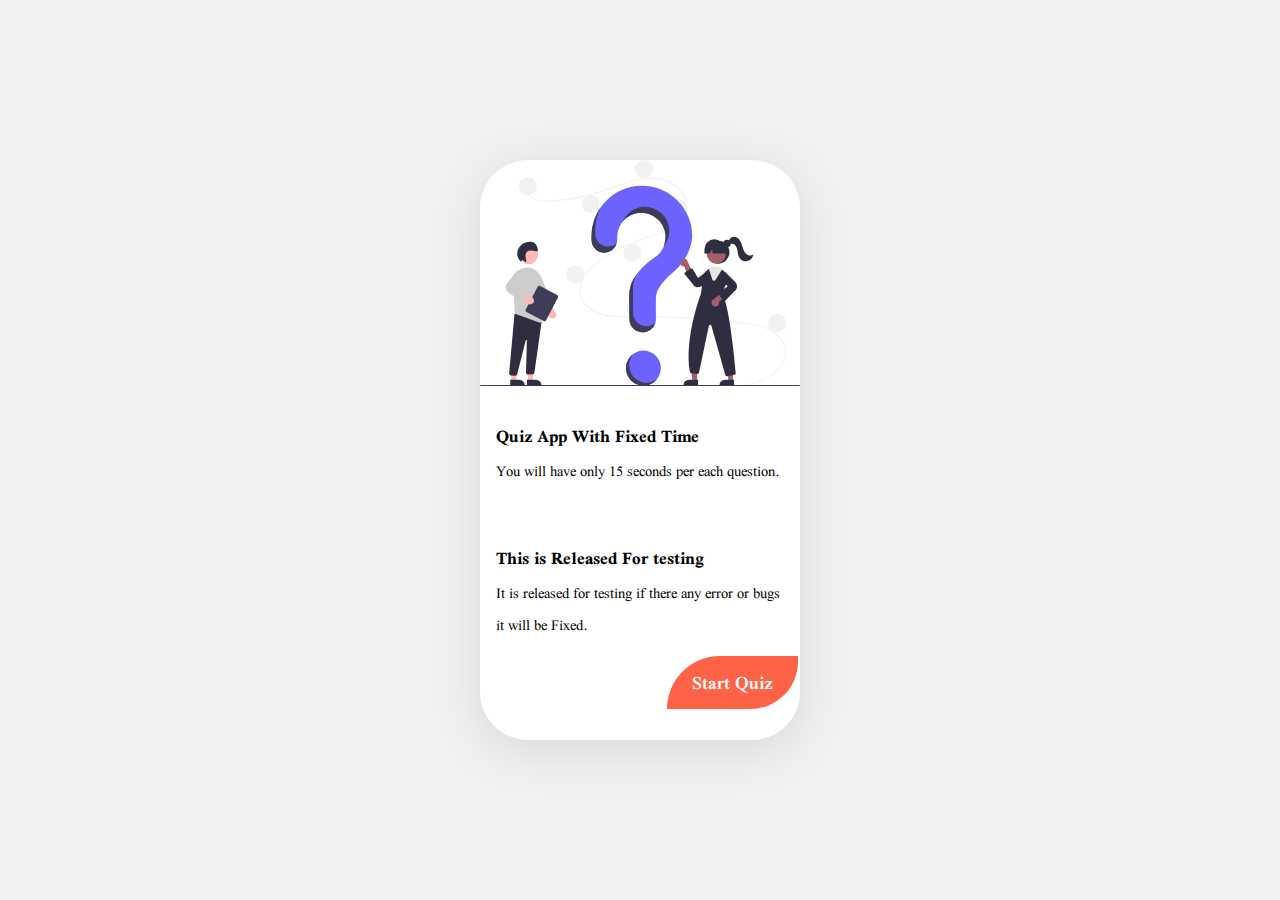
==== index.html @ bd50f1b7 "0.0" ====
<!DOCTYPE html>
<html lang="en">
<head>
    <meta charset="UTF-8">
    <meta http-equiv="X-UA-Compatible" content="IE=edge">
    <meta name="viewport" content="width=device-width, initial-scale=1.0">
    <title>Awesome Quiz App With Fixed Time || Hablu Programmer</title>
    <link rel="stylesheet" href="style.css">
    <link rel="preconnect" href="https://fonts.googleapis.com">
<link rel="preconnect" href="https://fonts.gstatic.com" crossorigin>
<link href="https://fonts.googleapis.com/css2?family=Scheherazade+New:wght@400;700&display=swap" rel="stylesheet">
<link rel="stylesheet" href="https://cdnjs.cloudflare.com/ajax/libs/font-awesome/5.15.3/css/all.min.css"/>

</head>
<body>

   <div class="MyQuizApp">
        <div class="img">
            <img src="img/Question.svg" alt="">
        </div>
        <div class="text1">
            <h3>Quiz App With Fixed Time</h3>
            <p>You will have only 15 seconds per each question.</p><br>
            <h3>This is Released For testing</h3>
            <p>It is released for testing if there any error or bugs it will be Fixed.</p><br>
        </div>
        <div class="MyBtn">
            <button>Start Quiz</button>
        </div>
   </div>




<div class="RulesBox">
    <div class="RulesTitle">Some Rules of this Quiz</div>
     <div class="RulesList">
        <ol>
            <li>You will have only <span style="color: #007bff;">15 seconds</span> per each question.</li>
            <li>Once you select your answer, it can't be undone.</li>
            <li>You can't select any option once time goes off.</li>
            <li> You can't exit from the Quiz while you're playing.</li>
            <li>You'll get points on the basis of your correct answers.</li>

        </ol>
   </div>

   <div class="Buttons">
      <button class="ExitButton">Exit Quiz</button>
      <button class="ContinueButton">Continue</button>
   </div>
</div>


<div class="Questions">

    <header class="QuestionsHeader">
        <div class="title">Start Exam</div>

        <div class="TimeCount">
            <div class="TimeLeft">Time Left</div>
            <div class="Seconds">15</div>
        </div>

        <div class="time_lines"></div>
    </header>


    <div class="section">

        <div class="text">  
              <!-- <span>1. What Does HTML Stand For?</span>  -->
            
        </div>
     
        <div class="MyOptions">

        </div>
        
    </div>

    <footer>
        <div class="total_que">
           <!-- <p>1 of 5 Questions</p> -->
        </div>
        <button class="nextBtn">Next Que</button>
    </footer>
    
</div>

<div class="reslut_box">
    <div class="ResultImg">
        <img src="img/winner.svg" alt="">
    </div>
    <div class="complete_text">You Have Finished This Exam </div>
    <div class="score_text">
        <span>Carry On👍 You Got <p>0</p> Out Of <p>5</p></span>
    </div>
    <div class="buttons">
        <button class="restart1">Replay</button>
        <button class="quit">Quit Quiz</button>
    </div>
</div> 

<script src="js/script.js"></script>
<script src="js/question.js"></script>
</body>
</html>
---- style.css ----
*{
    margin:0;
    padding:0;
    font-family: 'Scheherazade New', serif;
}
body {
    background-color: #f1f1f1;
}
.MyQuizApp {
width: 320px;
height: 580px;
position: absolute;
top: 50%;
left: 50%;
background-color: #fff;
box-shadow: rgb(0 0 0 / 10%) 0px 10px 50px;
transform: translate(-50%, -50%);
border-radius: 48px;

}
.img img {
    width: 100%;
}
.text1 {
    width: 90%;
    margin:auto;
}
.text1 h3 {
    margin-top: 20px;
}


.MyBtn {
    width: 60%;
    margin-top: -17px;
    margin-left:187px !important ;
}
.MyBtn button  {
    font-size: 20px;
    font-weight: 600;
    background-color: tomato;
    border:none;
    outline: none;
    color: #fff;
    padding:6px 25px;
    cursor: pointer;
    border-radius: 57px 0px 51px 0px;
    transition: 0.2s ease-in-out;
}
.MyBtn button:hover {
    background-color: rgb(29, 194, 194); 
}

.RulesBox.activeInfo {
    opacity: 1;
    z-index: 5;
    pointer-events: auto;
    transform: translate(-50%, -50%) scale(1);
}




.RulesBox {
width: 320px;
height: 580px;
position: absolute;
top: 50%;
left: 50%;
background-color: #fff;
box-shadow: rgb(0 0 0 / 10%) 0px 10px 50px;
transform: translate(-50%, -50%);
border-radius: 48px;
opacity: 0;
pointer-events: none;

}
.RulesTitle {
    text-align: center;
    font-size: 20px;
    font-weight: 600;
    border-bottom: 1px solid lightgray;
    padding:5px;
}
.RulesList {
    width: 80%;
    margin:auto;
}
ol li {
    font-size: 17px;
    font-weight: 500;
    padding:10px 25px
}
.Buttons button {
    font-size: 20px;
    font-weight: 600;
    background-color: tomato;
    border:none;
    outline: none;
    color: #fff;
    padding:6px 25px;
    cursor: pointer;
    transition: 0.2s ease-in-out;
    margin-top: 26px;
}
.ExitButton {
    border-radius: 0px 47px 0px 46px; 
}
.ExitButton:hover {
  background-color:  red;
}
.ContinueButton { 
    border-radius: 57px 0px 46px 0px;
    margin-left: 65px;
}
.ContinueButton:hover {
    background-color: rgb(29, 194, 194); 
}
.Questions.activeQuiz {
    opacity: 1;
    z-index: 5;
    pointer-events: auto;
    transform: translate(-50%, -50%) scale(1);
}


.Questions {
 width: 320px;
height: 580px;
position: absolute;
top: 50%;
left: 50%;
background-color: #fff;
box-shadow: rgb(0 0 0 / 10%) 0px 10px 50px;
transform: translate(-50%, -50%);
border-radius: 48px;
opacity: 0;
pointer-events: none;  
 transform: translate(-50%, -50%) scale(1);

}

.QuestionsHeader {
    position: relative;
    z-index: 2;
    height: 70px;
    padding: 0 30px;
    border-radius: 45px;
    display: flex;
    align-items: center;
    justify-content: space-between;
}

.QuestionsHeader .title {
    font-size: 15px;
    font-weight: 600;
}
.TimeCount {
    color: #004085;
    background: #cce5ff;
    border: 1px solid #b8daff;
    height: 25px;
    border-radius: 5px;
    display: flex;
    align-items: center;
    justify-content: space-between;
    width: 120px;
}
.Seconds {
    font-size: 18px;
    font-weight: 500;
    height: 26px;
    width: 45px;
    color: #fff;
    border-radius: 5px;
    line-height: 26px;
    text-align: center;
    background: #343a40;
    border: 1px solid #343a40;
    user-select: none;
}

.section{
    padding: 25px 30px 20px 30px;
}
.text {
    font-size: 25px;
    font-weight: 600;
}
.MyOptions {
    padding: 20px 0px;
    display: block;   
}

.options {
    background: aliceblue;
    border: 1px solid #84c5fe;
    border-radius: 5px;
    padding: 8px 15px;
    font-size: 17px;
    margin-bottom: 12px;
    cursor: pointer;
    transition: all 0.3s ease;
    display: flex;
    align-items: center;
    justify-content: space-between;
}
.options:hover {
    color: #004085;
    background: #cce5ff;
    border: 1px solid #b8daff;
}
footer{
    height: 60px;
    display: flex;
    align-items: center;
    justify-content: space-between;
    border-top: 1px solid lightgrey;
   
}

.total_que {
    padding-bottom: 10px;
    padding-left: 30px;
}



footer button{
    font-size: 20px;
    font-weight: 600;
    padding: 6px 25px;
    outline: none;
    border: none;
    border-radius: 57px 0px 51px 0px;
    box-shadow: rgb(0 0 0 / 10%) 0px 10px 50px;
    background: tomato;
    cursor: pointer;
    color: #f1f1f1;
    transition: all 0.3s ease;
    margin-top: 11px;
    display: none; 
    

}
footer .nextBtn:hover{
    background-color: rgb(29, 194, 194);
    
} 
.options.correct{
    color:#155724;
    background: #d4edda;
    border: 1px solid #c3e6cb;
}
.options.incorrect{
    color: #721c24;
    background: #f8d7da;
    border: 1px solid #f5c6cb;
}

.options.disabled{
    pointer-events: none;
}



.Questions header .time_lines {
    position: absolute;
    bottom: 0px;
    left: 0px;
    height: 3px;
    background: #007bff;
}


.reslut_box {
    width: 320px;
    height: 580px;
    position:absolute;
    top: 50%;
    left:50%;
    display: flex;
    background-color: #fff;
    border-radius: 45px;
    align-items: center;
    flex-direction: column;
    justify-content: center;
    transform: translate(-50%, -50%) scale(0.9);
    opacity: 0;
    pointer-events: none;
    transition: all 0.3s ease; 
}

.ResultImg img {
width: 100%;
height: 170px;
margin-bottom: 180px;
}
.complete_text {
    font-size: 20px;
    font-weight: 500;
}
.score_text span {
    display: flex;
    margin:10px 0; 
    font-size: 18px;
    font-weight: 500;
}

.score_text span p {
    padding:0 4px;
    font-weight: 600;
}

.reslut_box .buttons {
    display: flex;
    margin: 20px 0px;  
}

.reslut_box .buttons button {
    margin: 0 10px;
    height: 45px;
    padding: 0 20px;
    font-size: 18px;
    font-weight: 500;
    cursor: pointer;
    border: none;
    outline: none;
    border-radius: 25px;
    transition: all 0.3s ease;
}

.restart1{
    background-color: tomato;
    color: #fff;
}
.restart1:hover{
    background-color: rgb(29, 194, 194);
}

.quit{
    background-color: tomato;
    color: #fff;
}
.quit:hover {
    background-color: red;
}

.reslut_box.activeResult{
    z-index: 5;
    opacity: 1;
    transform: translate(-50%, -50%) scale(1);
    pointer-events: auto;
}
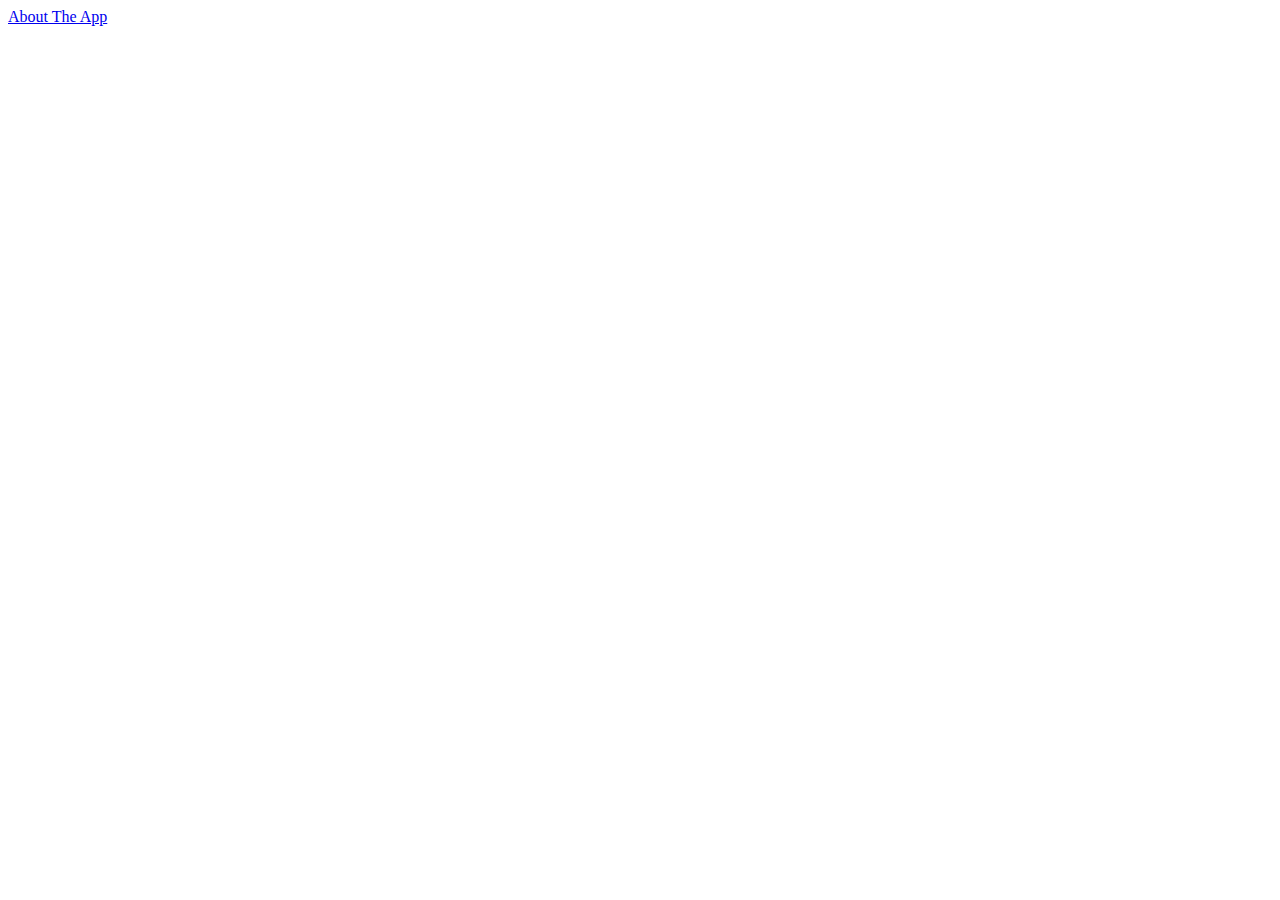
==== commit e64ab860: "Add files via upload" ====
--- a/index.html
+++ b/index.html
@@ -1,108 +1,16 @@
-<!DOCTYPE html>
-<html lang="en">
+<!DOCTYPE HTML>
+<html lang="en-US">
 <head>
-    <meta charset="UTF-8">
+	<meta charset="UTF-8">
     <meta http-equiv="X-UA-Compatible" content="IE=edge">
     <meta name="viewport" content="width=device-width, initial-scale=1.0">
-    <title>Awesome Quiz App With Fixed Time || Hablu Programmer</title>
-    <link rel="stylesheet" href="style.css">
-    <link rel="preconnect" href="https://fonts.googleapis.com">
-<link rel="preconnect" href="https://fonts.gstatic.com" crossorigin>
-<link href="https://fonts.googleapis.com/css2?family=Scheherazade+New:wght@400;700&display=swap" rel="stylesheet">
-<link rel="stylesheet" href="https://cdnjs.cloudflare.com/ajax/libs/font-awesome/5.15.3/css/all.min.css"/>
-
+	<title>Quiz Home</title>
+	<link rel="preconnect" href="https://fonts.googleapis.com">
+	<link rel="preconnect" href="https://fonts.gstatic.com" crossorigin>
+	<link href="https://fonts.googleapis.com/css2?family=Scheherazade+New:wght@400;700&display=swap" rel="stylesheet">
+	<link rel="stylesheet" href="https://cdnjs.cloudflare.com/ajax/libs/font-awesome/5.15.3/css/all.min.css"/>
 </head>
 <body>
-
-   <div class="MyQuizApp">
-        <div class="img">
-            <img src="img/Question.svg" alt="">
-        </div>
-        <div class="text1">
-            <h3>Quiz App With Fixed Time</h3>
-            <p>You will have only 15 seconds per each question.</p><br>
-            <h3>This is Released For testing</h3>
-            <p>It is released for testing if there any error or bugs it will be Fixed.</p><br>
-        </div>
-        <div class="MyBtn">
-            <button>Start Quiz</button>
-        </div>
-   </div>
-
-
-
-
-<div class="RulesBox">
-    <div class="RulesTitle">Some Rules of this Quiz</div>
-     <div class="RulesList">
-        <ol>
-            <li>You will have only <span style="color: #007bff;">15 seconds</span> per each question.</li>
-            <li>Once you select your answer, it can't be undone.</li>
-            <li>You can't select any option once time goes off.</li>
-            <li> You can't exit from the Quiz while you're playing.</li>
-            <li>You'll get points on the basis of your correct answers.</li>
-
-        </ol>
-   </div>
-
-   <div class="Buttons">
-      <button class="ExitButton">Exit Quiz</button>
-      <button class="ContinueButton">Continue</button>
-   </div>
-</div>
-
-
-<div class="Questions">
-
-    <header class="QuestionsHeader">
-        <div class="title">Start Exam</div>
-
-        <div class="TimeCount">
-            <div class="TimeLeft">Time Left</div>
-            <div class="Seconds">15</div>
-        </div>
-
-        <div class="time_lines"></div>
-    </header>
-
-
-    <div class="section">
-
-        <div class="text">  
-              <!-- <span>1. What Does HTML Stand For?</span>  -->
-            
-        </div>
-     
-        <div class="MyOptions">
-
-        </div>
-        
-    </div>
-
-    <footer>
-        <div class="total_que">
-           <!-- <p>1 of 5 Questions</p> -->
-        </div>
-        <button class="nextBtn">Next Que</button>
-    </footer>
-    
-</div>
-
-<div class="reslut_box">
-    <div class="ResultImg">
-        <img src="img/winner.svg" alt="">
-    </div>
-    <div class="complete_text">You Have Finished This Exam </div>
-    <div class="score_text">
-        <span>Carry On👍 You Got <p>0</p> Out Of <p>5</p></span>
-    </div>
-    <div class="buttons">
-        <button class="restart1">Replay</button>
-        <button class="quit">Quit Quiz</button>
-    </div>
-</div> 
-
-<script src="js/script.js"></script>
-<script src="js/question.js"></script>
+	<a href="About The App/About The App.html">About The App</a>
 </body>
 </html>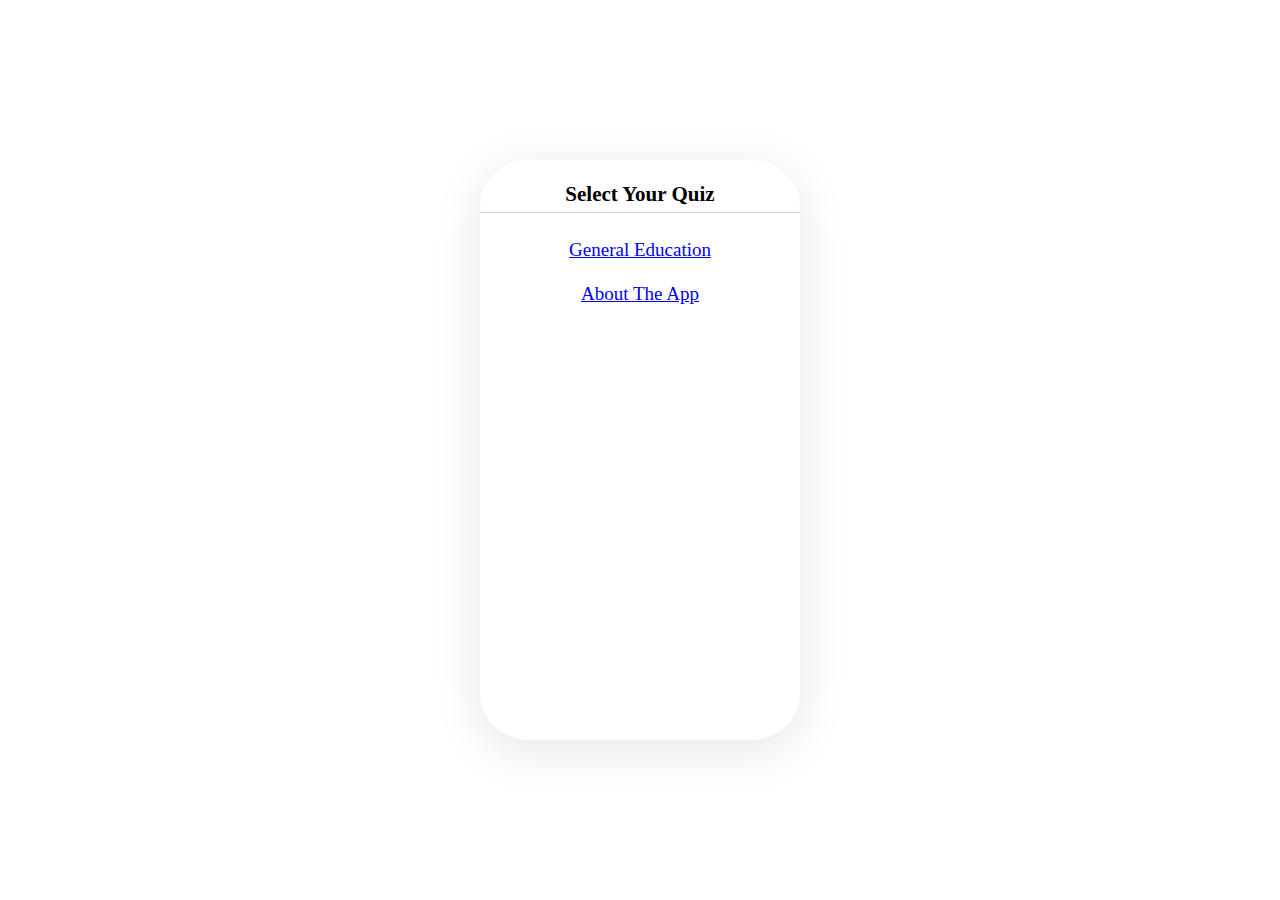
==== commit fb57238d: "Add files via upload" ====
--- a/index.html
+++ b/index.html
@@ -5,12 +5,16 @@
     <meta http-equiv="X-UA-Compatible" content="IE=edge">
     <meta name="viewport" content="width=device-width, initial-scale=1.0">
 	<title>Quiz Home</title>
-	<link rel="preconnect" href="https://fonts.googleapis.com">
-	<link rel="preconnect" href="https://fonts.gstatic.com" crossorigin>
-	<link href="https://fonts.googleapis.com/css2?family=Scheherazade+New:wght@400;700&display=swap" rel="stylesheet">
-	<link rel="stylesheet" href="https://cdnjs.cloudflare.com/ajax/libs/font-awesome/5.15.3/css/all.min.css"/>
 </head>
-<body>
-	<a href="About The App/About The App.html">About The App</a>
+<body style="text-align:center">
+	<div style=" width: 320px;height: 580px;position: absolute;top: 50%;left: 50%;background-color: #fff;box-shadow: rgb(0 0 0 / 10%) 0px 10px 50px;transform: translate(-50%, -50%);border-radius: 48px;">
+		<h2 style="font-size: 21px;border-bottom: 1px solid lightgray;padding: 5px;">
+			Select Your Quiz
+		</h2>
+		<div style="margin-top: 26px;margin-bottom: 26px;font-size: 19px;">
+			<a href="General Education/General Education.html" >General Education</a><br><br>
+			<a href="About The App/About The App.html" >About The App</a>
+		</div>
+	</div>
 </body>
 </html>